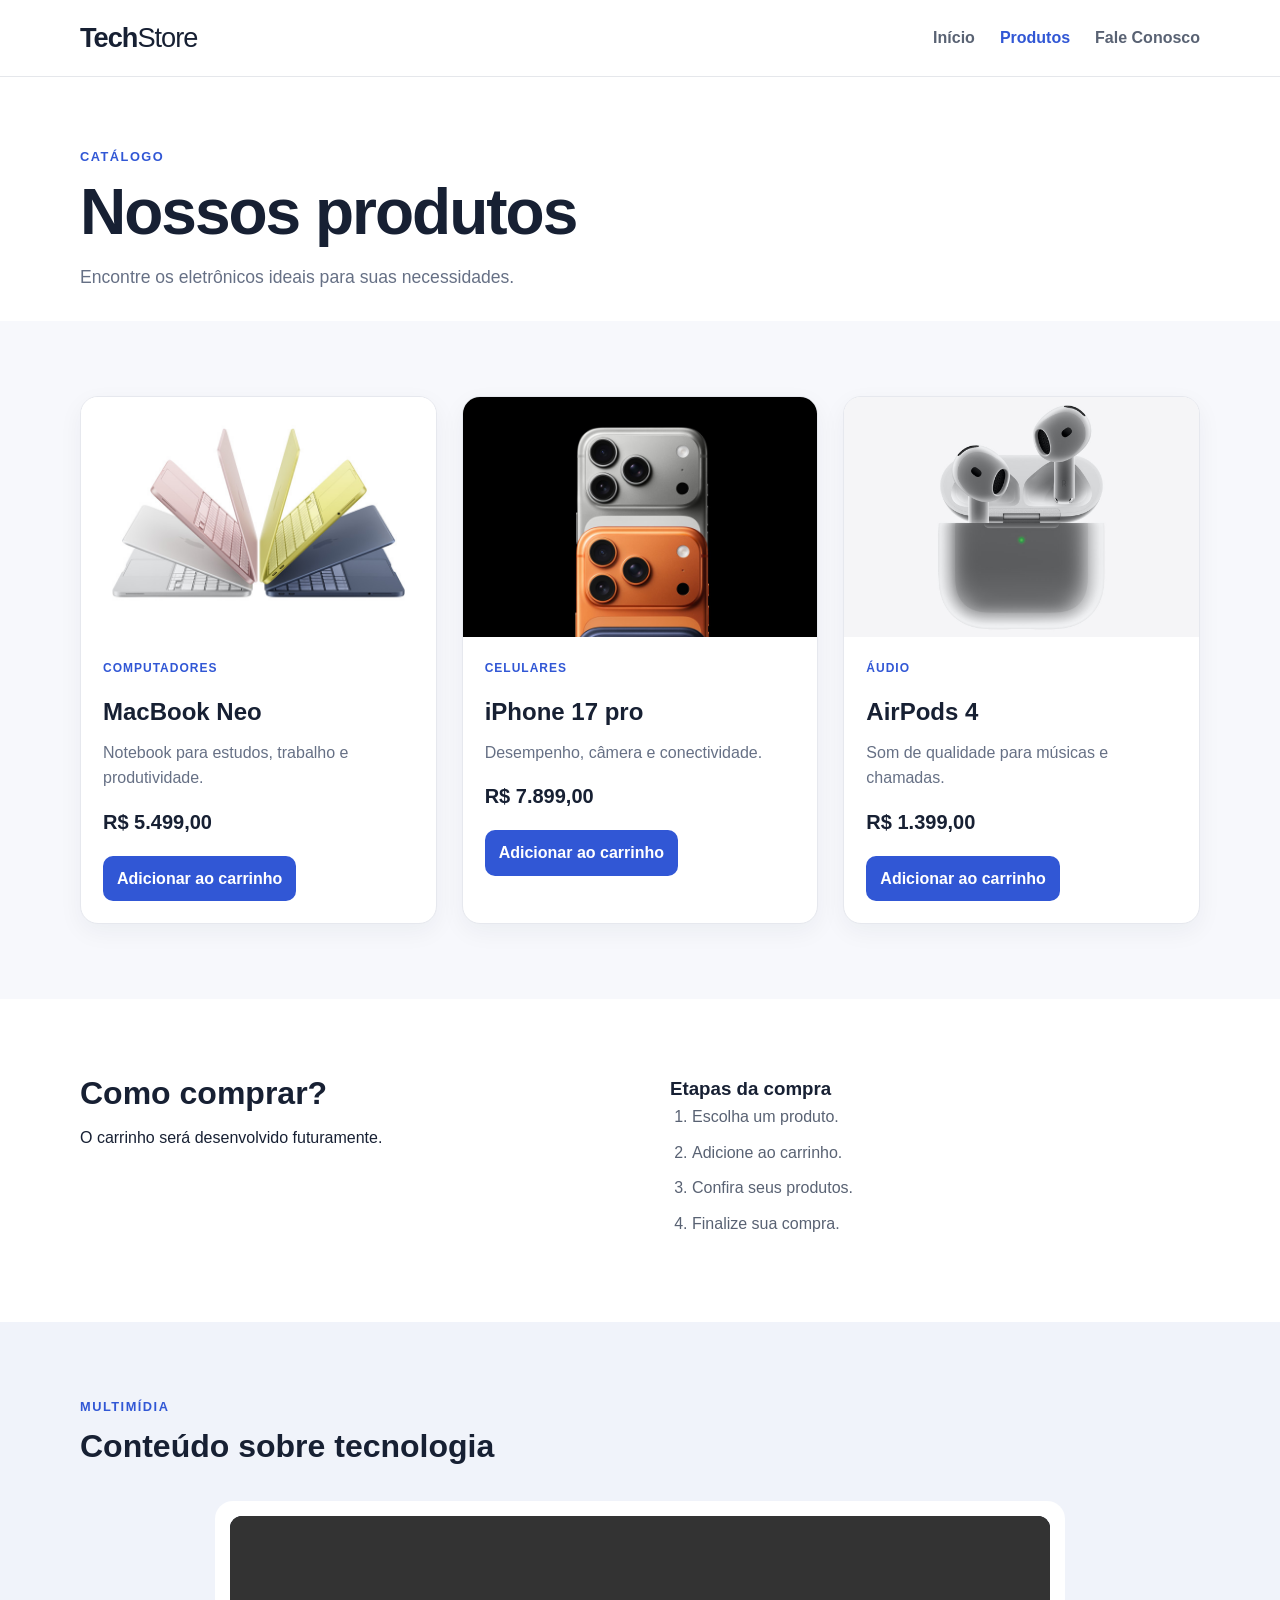
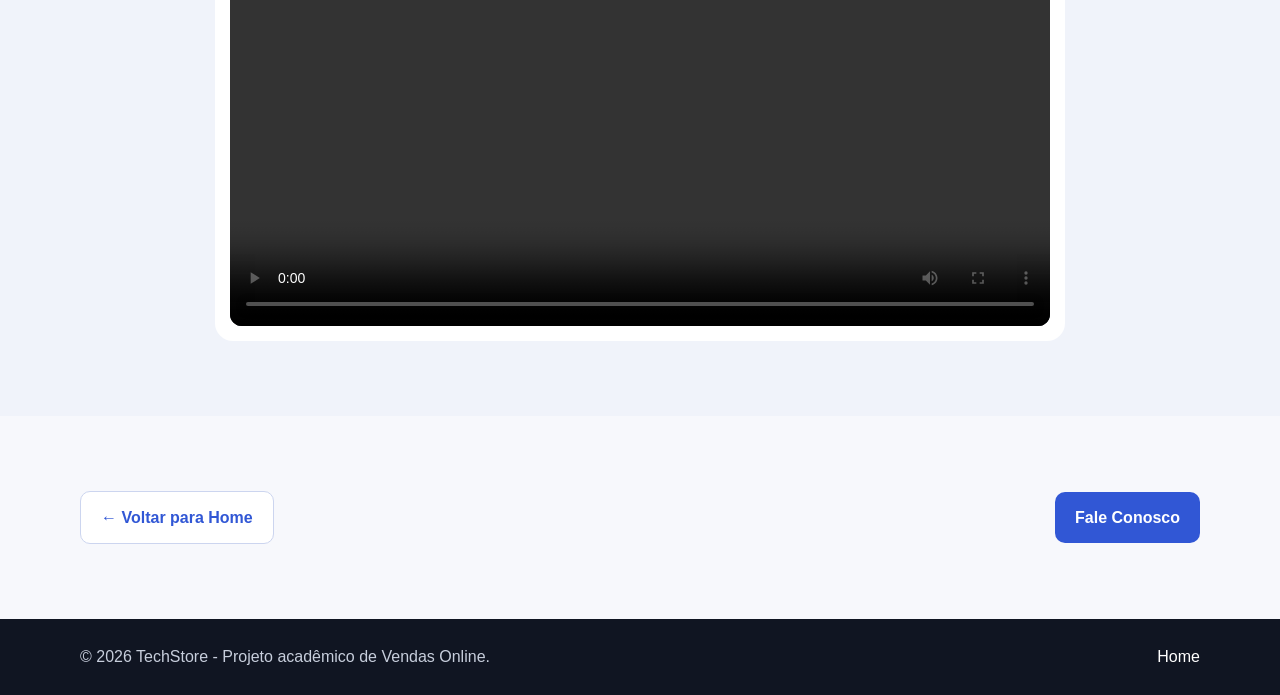
==== produtos.html @ 8d829671 "subindo o projeto" ====
<!DOCTYPE html>
<html lang="pt-BR">

<head>

    <meta charset="UTF-8">

    <meta
        name="viewport"
        content="width=device-width, initial-scale=1.0"
    >

    <meta
        name="description"
        content="Catálogo de produtos eletrônicos da TechStore."
    >

    <title>TechStore | Produtos</title>

    <link
        rel="stylesheet"
        href="css/style.css"
    >

</head>


<body>


    <!-- CABEÇALHO -->

    <header class="header">

        <div class="container header-content">


            <a
                href="index.html"
                class="logo"
            >
                Tech<span>Store</span>
            </a>


            <!-- MENU -->

            <nav aria-label="Navegação principal">

                <ul class="menu">

                    <li>
                        <a href="index.html">
                            Início
                        </a>
                    </li>

                    <li>
                        <a
                            href="produtos.html"
                            class="active"
                        >
                            Produtos
                        </a>
                    </li>

                    <li>
                        <a href="index.html#contato">
                            Fale Conosco
                        </a>
                    </li>

                </ul>

            </nav>

        </div>

    </header>


    <main>


        <!-- TÍTULO DA PÁGINA -->

        <section class="page-title">

            <div class="container">

                <p class="tag">
                    CATÁLOGO
                </p>

                <h1>
                    Nossos produtos
                </h1>

                <p>
                    Encontre os eletrônicos ideais
                    para suas necessidades.
                </p>

            </div>

        </section>


        <!-- PRODUTOS -->

        <section class="section">

            <div class="container">

                <div class="products-grid">


                    <!-- NOTEBOOK -->

                    <article class="product-card">

                        <img
                            src="imagens/notebook.jpg"
                            alt="Notebook Pro"
                        >

                        <div class="product-content">

                            <p class="category">
                                COMPUTADORES
                            </p>

                            <h2>
                                MacBook Neo
                            </h2>

                            <p>
                                Notebook para estudos,
                                trabalho e produtividade.
                            </p>

                            <strong>
                                R$ 5.499,00
                            </strong>

                            <a
                                href="#"
                                class="button-small"
                            >
                                Adicionar ao carrinho
                            </a>

                        </div>

                    </article>


                    <!-- SMARTPHONE -->

                    <article class="product-card">

                        <img
                            src="imagens/smartphone.jpg"
                            alt="Smartphone X"
                        >

                        <div class="product-content">

                            <p class="category">
                                CELULARES
                            </p>

                            <h2>
                                iPhone 17 pro
                            </h2>

                            <p>
                                Desempenho, câmera e
                                conectividade.
                            </p>

                            <strong>
                                R$ 7.899,00
                            </strong>

                            <a
                                href="#"
                                class="button-small"
                            >
                                Adicionar ao carrinho
                            </a>

                        </div>

                    </article>


                    <!-- FONE -->

                    <article class="product-card">

                        <img
                            src="imagens/fone.jpg"
                            alt="Fone Sound"
                        >

                        <div class="product-content">

                            <p class="category">
                                ÁUDIO
                            </p>

                            <h2>
                                AirPods 4
                            </h2>

                            <p>
                                Som de qualidade para
                                músicas e chamadas.
                            </p>

                            <strong>
                                R$ 1.399,00
                            </strong>

                            <a
                                href="#"
                                class="button-small"
                            >
                                Adicionar ao carrinho
                            </a>

                        </div>

                    </article>

                </div>

            </div>

        </section>


        <!-- LISTA ORDENADA -->

        <section class="section benefits">

            <div class="container two-columns">


                <div>

                    <h2>
                        Como comprar?
                    </h2>

                    <p>
                        O carrinho será desenvolvido
                        futuramente.
                    </p>

                </div>


                <div>

                    <h3>
                        Etapas da compra
                    </h3>

                    <ol class="list">

                        <li>
                            Escolha um produto.
                        </li>

                        <li>
                            Adicione ao carrinho.
                        </li>

                        <li>
                            Confira seus produtos.
                        </li>

                        <li>
                            Finalize sua compra.
                        </li>

                    </ol>

                </div>

            </div>

        </section>


        <!-- VÍDEO -->

        <section class="section video-section">

            <div class="container">

                <div class="section-title">

                    <p class="tag">
                        MULTIMÍDIA
                    </p>

                    <h2>
                        Conteúdo sobre tecnologia
                    </h2>

                </div>


                <div class="video-container">

                    <video controls>

                        <source
                            src="videos/video-tecnologia.mp4"
                            type="video/mp4"
                        >

                        Seu navegador não suporta
                        a reprodução de vídeo.

                    </video>

                </div>

            </div>

        </section>


        <!-- NAVEGAÇÃO -->

        <section class="section">

            <div class="container navigation">


                <a
                    href="index.html"
                    class="button button-secondary"
                >
                    ← Voltar para Home
                </a>


                <a
                    href="index.html#contato"
                    class="button button-primary"
                >
                    Fale Conosco
                </a>

            </div>

        </section>


    </main>


    <!-- RODAPÉ -->

    <footer class="footer">

        <div class="container footer-content">

            <p>
                &copy; 2026 TechStore -
                Projeto acadêmico de Vendas Online.
            </p>

            <a href="index.html">
                Home
            </a>

        </div>

    </footer>


</body>

</html>
---- css/style.css ----
/* =========================================
   TECHSTORE
   VENDAS ONLINE
   CSS PRINCIPAL
   ========================================= */


/* ---------- RESET ---------- */

* {
    margin: 0;
    padding: 0;
    box-sizing: border-box;
}


/* ---------- CONFIGURAÇÕES GERAIS ---------- */

html {
    scroll-behavior: smooth;
}

body {
    font-family: Arial, Helvetica, sans-serif;
    color: #172033;
    background-color: #f7f8fc;
    line-height: 1.6;
}

img {
    max-width: 100%;
    display: block;
}

a {
    color: inherit;
}


/* ---------- CONTAINER ---------- */

.container {
    width: min(1120px, 92%);
    margin: 0 auto;
}


/* =========================================
   CABEÇALHO
   ========================================= */

.header {
    background-color: #ffffff;
    border-bottom: 1px solid #e5e7eb;

    position: sticky;
    top: 0;

    z-index: 100;
}

.header-content {
    min-height: 76px;

    display: flex;
    align-items: center;
    justify-content: space-between;

    gap: 30px;
}


/* ---------- LOGO ---------- */

.logo {
    text-decoration: none;

    font-size: 1.7rem;
    font-weight: 800;

    letter-spacing: -1px;
}

.logo span {
    font-weight: 400;
}


/* ---------- MENU ---------- */

.menu {
    list-style: none;

    display: flex;

    gap: 25px;
}

.menu a {
    text-decoration: none;

    color: #596273;

    font-weight: 600;

    transition: 0.2s;
}

.menu a:hover,
.menu a.active {
    color: #3157d5;
}


/* =========================================
   BANNER PRINCIPAL
   ========================================= */

.hero {
    padding: 80px 0;

    background:
        linear-gradient(
            135deg,
            #eef3ff,
            #ffffff
        );
}

.hero-content {
    display: grid;

    grid-template-columns:
        1.1fr
        0.9fr;

    align-items: center;

    gap: 60px;
}

.hero-text h1 {
    font-size: clamp(
        2.5rem,
        5vw,
        4.5rem
    );

    line-height: 1.05;

    letter-spacing: -2px;

    margin-bottom: 25px;
}

.hero-text > p:not(.tag) {
    color: #596273;

    font-size: 1.15rem;

    max-width: 600px;
}


/* ---------- IMAGEM PRINCIPAL ---------- */

.hero-image {
    background-color: #ffffff;

    padding: 25px;

    border-radius: 24px;

    box-shadow:
        0 20px 50px
        rgba(23, 32, 51, 0.10);
}

.hero-image img {
    width: 100%;

    border-radius: 15px;
}


/* =========================================
   TAGS
   ========================================= */

.tag {
    color: #3157d5;

    font-size: 0.8rem;

    font-weight: 800;

    letter-spacing: 1.5px;

    margin-bottom: 10px;
}


/* =========================================
   BOTÕES
   ========================================= */

.buttons {
    display: flex;

    flex-wrap: wrap;

    gap: 12px;

    margin-top: 30px;
}

.button,
.button-small {
    display: inline-block;

    text-decoration: none;

    font-weight: 700;

    border-radius: 10px;

    transition: 0.2s;
}

.button {
    padding: 13px 20px;
}

.button:hover,
.button-small:hover {
    transform: translateY(-2px);

    opacity: 0.9;
}

.button-primary {
    background-color: #3157d5;

    color: #ffffff;
}

.button-secondary {
    background-color: #ffffff;

    color: #3157d5;

    border: 1px solid #ccd5ef;
}


/* =========================================
   SEÇÕES
   ========================================= */

.section {
    padding: 75px 0;
}

.section-title {
    margin-bottom: 35px;
}

.section-title h2,
.two-columns h2,
.contact-section h2 {
    font-size: 2rem;

    line-height: 1.2;

    margin-bottom: 12px;
}

.section-title p:not(.tag) {
    color: #667085;
}


/* =========================================
   PRODUTOS
   ========================================= */

.products-grid {
    display: grid;

    grid-template-columns:
        repeat(3, 1fr);

    gap: 25px;
}

.product-card {
    background-color: #ffffff;

    border:
        1px solid
        #e6e8ee;

    border-radius: 18px;

    overflow: hidden;

    box-shadow:
        0 8px 24px
        rgba(23, 32, 51, 0.05);

    transition: 0.2s;
}

.product-card:hover {
    transform: translateY(-5px);

    box-shadow:
        0 15px 30px
        rgba(23, 32, 51, 0.10);
}

.product-card > img {
    width: 100%;

    height: 240px;

    object-fit: cover;

    background-color: #eef1f7;
}

.product-content {
    padding: 22px;
}

.product-content h2,
.product-content h3 {
    margin-bottom: 8px;
}

.product-content p {
    color: #667085;

    margin-bottom: 15px;
}

.product-content strong {
    display: block;

    font-size: 1.25rem;

    margin-bottom: 18px;
}

.product-content a:not(.button-small) {
    color: #3157d5;

    text-decoration: none;

    font-weight: 700;
}

.category {
    color: #3157d5 !important;

    font-size: 0.75rem;

    font-weight: 800;

    letter-spacing: 1px;
}

.button-small {
    background-color: #3157d5;

    color: #ffffff;

    padding: 10px 14px;
}


/* =========================================
   BENEFÍCIOS
   ========================================= */

.benefits {
    background-color: #ffffff;
}

.two-columns {
    display: grid;

    grid-template-columns:
        1fr 1fr;

    gap: 60px;
}

.list {
    padding-left: 22px;

    color: #596273;
}

.list li {
    margin-bottom: 10px;
}


/* =========================================
   VÍDEO
   ========================================= */

.video-section {
    background-color: #f0f3fa;
}

.video-container {
    max-width: 850px;

    margin: 0 auto;

    background-color: #ffffff;

    padding: 15px;

    border-radius: 18px;
}

.video-container video {
    width: 100%;

    display: block;

    border-radius: 12px;

    background-color: #111827;
}


/* =========================================
   TÍTULO DA PÁGINA DE PRODUTOS
   ========================================= */

.page-title {
    padding: 70px 0 30px;

    background-color: #ffffff;
}

.page-title h1 {
    font-size: clamp(
        2.5rem,
        5vw,
        4rem
    );

    line-height: 1.1;

    letter-spacing: -2px;

    margin-bottom: 15px;
}

.page-title p:last-child {
    color: #667085;

    font-size: 1.1rem;

    max-width: 700px;
}


/* =========================================
   CONTATO
   ========================================= */

.contact-section {
    background-color: #172033;

    color: #ffffff;
}

.contact-section .tag {
    color: #aebeff;
}

.contact-section p {
    color: #c7cedc;
}

.contact-content {
    display: flex;

    align-items: center;

    justify-content: space-between;

    gap: 30px;
}


/* =========================================
   NAVEGAÇÃO
   ========================================= */

.navigation {
    display: flex;

    align-items: center;

    justify-content: space-between;

    gap: 15px;
}


/* =========================================
   RODAPÉ
   ========================================= */

.footer {
    background-color: #101522;

    color: #c7cedc;

    padding: 25px 0;
}

.footer-content {
    display: flex;

    align-items: center;

    justify-content: space-between;

    gap: 20px;
}

.footer a {
    color: #ffffff;

    text-decoration: none;
}


/* =========================================
   RESPONSIVIDADE
   ========================================= */

@media (max-width: 800px) {

    .header-content {
        flex-direction: column;

        align-items: flex-start;

        padding: 18px 0;
    }

    .menu {
        flex-wrap: wrap;

        gap: 15px;
    }

    .hero-content,
    .two-columns {
        grid-template-columns: 1fr;
    }

    .products-grid {
        grid-template-columns: 1fr;
    }

    .hero {
        padding: 55px 0;
    }

    .section {
        padding: 55px 0;
    }

    .contact-content,
    .footer-content,
    .navigation {
        flex-direction: column;

        align-items: flex-start;
    }
}
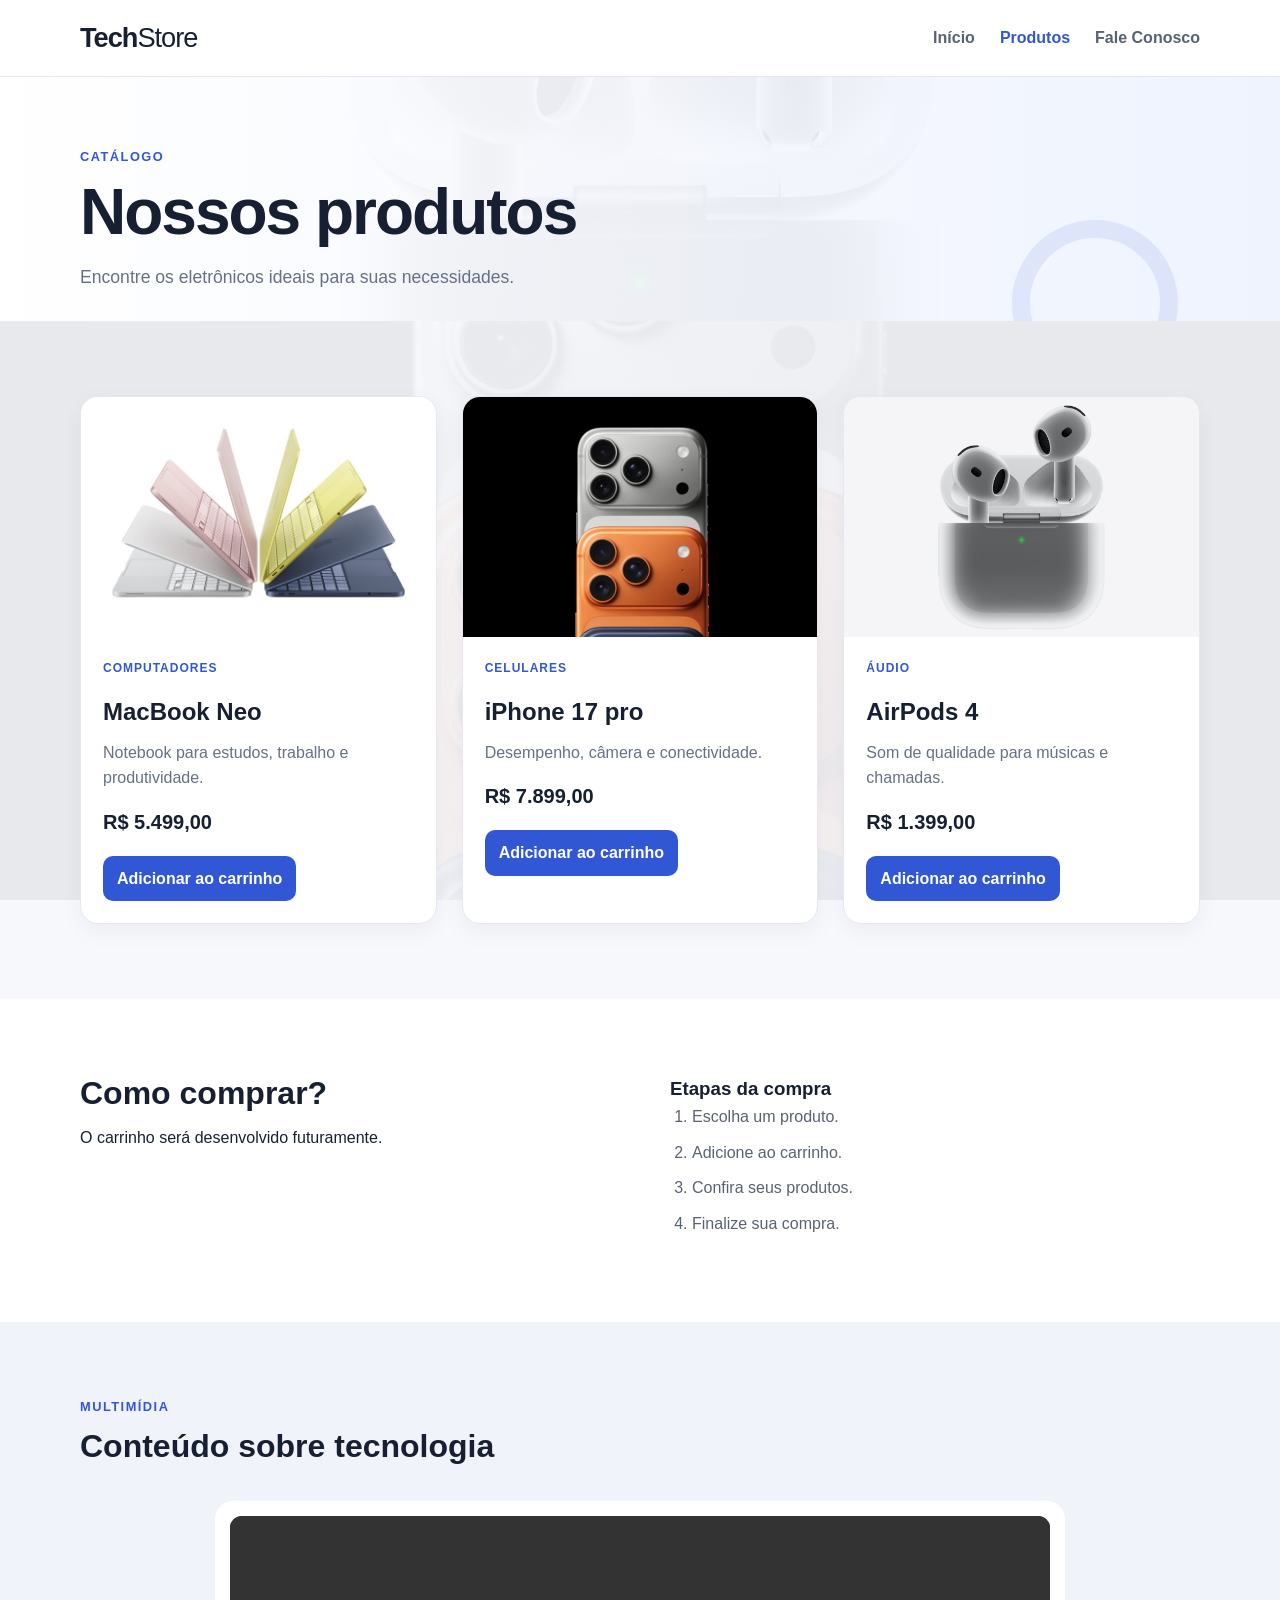
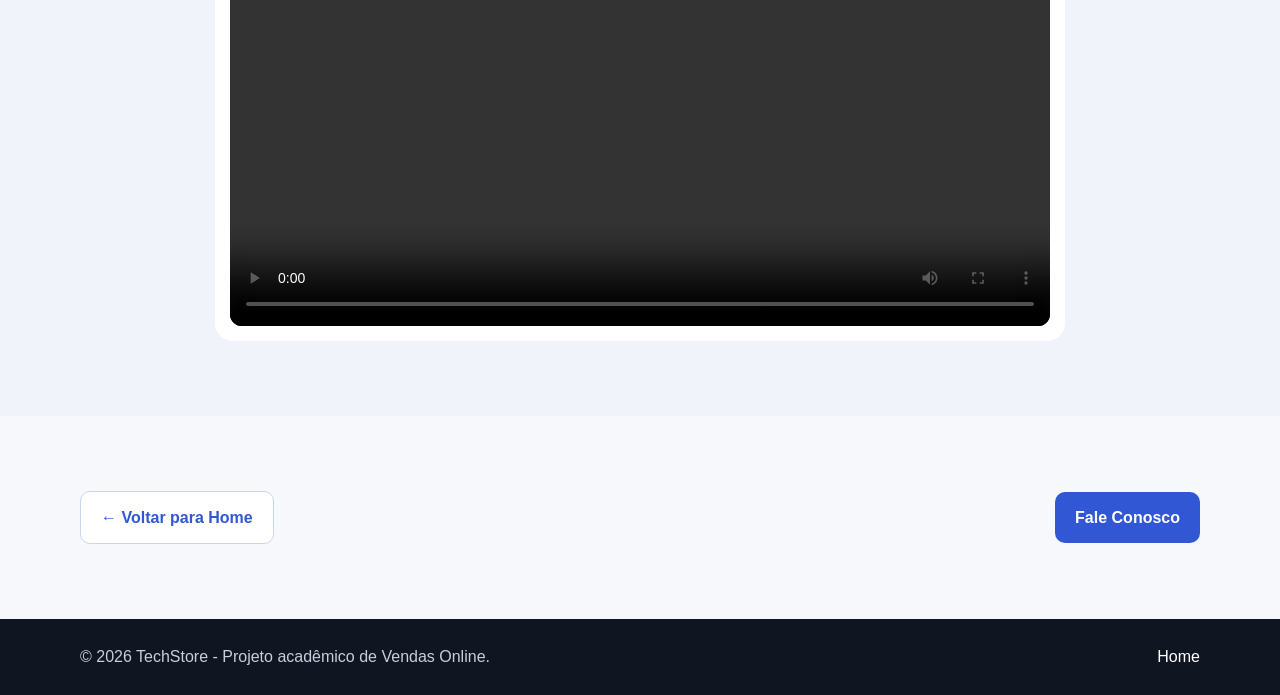
==== commit 99395b45: "feat: adiciona position e backgound com imagem nas 3 paginas" ====
--- a/produtos.html
+++ b/produtos.html
@@ -1,390 +1,191 @@
-<!DOCTYPE html>
+<!doctype html>
 <html lang="pt-BR">
+  <head>
+    <meta charset="UTF-8" />
 
-<head>
-
-    <meta charset="UTF-8">
+    <meta name="viewport" content="width=device-width, initial-scale=1.0" />
 
     <meta
-        name="viewport"
-        content="width=device-width, initial-scale=1.0"
-    >
-
-    <meta
-        name="description"
-        content="Catálogo de produtos eletrônicos da TechStore."
-    >
+      name="description"
+      content="Catálogo de produtos eletrônicos da TechStore."
+    />
 
     <title>TechStore | Produtos</title>
 
-    <link
-        rel="stylesheet"
-        href="css/style.css"
-    >
+    <link rel="stylesheet" href="css/style.css" />
+  </head>
 
-</head>
-
-
-<body>
-
-
+  <body>
     <!-- CABEÇALHO -->
 
     <header class="header">
+      <div class="container header-content">
+        <a href="index.html" class="logo"> Tech<span>Store</span> </a>
 
-        <div class="container header-content">
+        <!-- MENU -->
 
+        <nav aria-label="Navegação principal">
+          <ul class="menu">
+            <li>
+              <a href="index.html"> Início </a>
+            </li>
 
-            <a
-                href="index.html"
-                class="logo"
-            >
-                Tech<span>Store</span>
-            </a>
+            <li>
+              <a href="produtos.html" class="active"> Produtos </a>
+            </li>
 
-
-            <!-- MENU -->
-
-            <nav aria-label="Navegação principal">
-
-                <ul class="menu">
-
-                    <li>
-                        <a href="index.html">
-                            Início
-                        </a>
-                    </li>
-
-                    <li>
-                        <a
-                            href="produtos.html"
-                            class="active"
-                        >
-                            Produtos
-                        </a>
-                    </li>
-
-                    <li>
-                        <a href="index.html#contato">
-                            Fale Conosco
-                        </a>
-                    </li>
-
-                </ul>
-
-            </nav>
-
-        </div>
-
+            <li>
+              <a href="contato.html"> Fale Conosco </a>
+            </li>
+          </ul>
+        </nav>
+      </div>
     </header>
 
+    <main>
+      <!-- TÍTULO DA PÁGINA -->
 
-    <main>
+      <section class="page-title">
+        <div class="container">
+          <p class="tag">CATÁLOGO</p>
 
+          <h1>Nossos produtos</h1>
 
-        <!-- TÍTULO DA PÁGINA -->
+          <p>Encontre os eletrônicos ideais para suas necessidades.</p>
+        </div>
+      </section>
 
-        <section class="page-title">
+      <!-- PRODUTOS -->
 
-            <div class="container">
+      <section class="section">
+        <div class="container">
+          <div class="products-grid">
+            <!-- NOTEBOOK -->
 
-                <p class="tag">
-                    CATÁLOGO
-                </p>
+            <article class="product-card">
+              <img src="imagens/notebook.jpg" alt="Notebook Pro" />
 
-                <h1>
-                    Nossos produtos
-                </h1>
+              <div class="product-content">
+                <p class="category">COMPUTADORES</p>
 
-                <p>
-                    Encontre os eletrônicos ideais
-                    para suas necessidades.
-                </p>
+                <h2>MacBook Neo</h2>
 
-            </div>
+                <p>Notebook para estudos, trabalho e produtividade.</p>
 
-        </section>
+                <strong> R$ 5.499,00 </strong>
 
+                <a href="#" class="button-small"> Adicionar ao carrinho </a>
+              </div>
+            </article>
 
-        <!-- PRODUTOS -->
+            <!-- SMARTPHONE -->
 
-        <section class="section">
+            <article class="product-card">
+              <img src="imagens/smartphone.jpg" alt="Smartphone X" />
 
-            <div class="container">
+              <div class="product-content">
+                <p class="category">CELULARES</p>
 
-                <div class="products-grid">
+                <h2>iPhone 17 pro</h2>
 
+                <p>Desempenho, câmera e conectividade.</p>
 
-                    <!-- NOTEBOOK -->
+                <strong> R$ 7.899,00 </strong>
 
-                    <article class="product-card">
+                <a href="#" class="button-small"> Adicionar ao carrinho </a>
+              </div>
+            </article>
 
-                        <img
-                            src="imagens/notebook.jpg"
-                            alt="Notebook Pro"
-                        >
+            <!-- FONE -->
 
-                        <div class="product-content">
+            <article class="product-card">
+              <img src="imagens/fone.jpg" alt="Fone Sound" />
 
-                            <p class="category">
-                                COMPUTADORES
-                            </p>
+              <div class="product-content">
+                <p class="category">ÁUDIO</p>
 
-                            <h2>
-                                MacBook Neo
-                            </h2>
+                <h2>AirPods 4</h2>
 
-                            <p>
-                                Notebook para estudos,
-                                trabalho e produtividade.
-                            </p>
+                <p>Som de qualidade para músicas e chamadas.</p>
 
-                            <strong>
-                                R$ 5.499,00
-                            </strong>
+                <strong> R$ 1.399,00 </strong>
 
-                            <a
-                                href="#"
-                                class="button-small"
-                            >
-                                Adicionar ao carrinho
-                            </a>
+                <a href="#" class="button-small"> Adicionar ao carrinho </a>
+              </div>
+            </article>
+          </div>
+        </div>
+      </section>
 
-                        </div>
+      <!-- LISTA ORDENADA -->
 
-                    </article>
+      <section class="section benefits">
+        <div class="container two-columns">
+          <div>
+            <h2>Como comprar?</h2>
 
+            <p>O carrinho será desenvolvido futuramente.</p>
+          </div>
 
-                    <!-- SMARTPHONE -->
+          <div>
+            <h3>Etapas da compra</h3>
 
-                    <article class="product-card">
+            <ol class="list">
+              <li>Escolha um produto.</li>
 
-                        <img
-                            src="imagens/smartphone.jpg"
-                            alt="Smartphone X"
-                        >
+              <li>Adicione ao carrinho.</li>
 
-                        <div class="product-content">
+              <li>Confira seus produtos.</li>
 
-                            <p class="category">
-                                CELULARES
-                            </p>
+              <li>Finalize sua compra.</li>
+            </ol>
+          </div>
+        </div>
+      </section>
 
-                            <h2>
-                                iPhone 17 pro
-                            </h2>
+      <!-- VÍDEO -->
 
-                            <p>
-                                Desempenho, câmera e
-                                conectividade.
-                            </p>
+      <section class="section video-section">
+        <div class="container">
+          <div class="section-title">
+            <p class="tag">MULTIMÍDIA</p>
 
-                            <strong>
-                                R$ 7.899,00
-                            </strong>
+            <h2>Conteúdo sobre tecnologia</h2>
+          </div>
 
-                            <a
-                                href="#"
-                                class="button-small"
-                            >
-                                Adicionar ao carrinho
-                            </a>
+          <div class="video-container">
+            <video controls>
+              <source src="videos/video-tecnologia.mp4" type="video/mp4" />
 
-                        </div>
+              Seu navegador não suporta a reprodução de vídeo.
+            </video>
+          </div>
+        </div>
+      </section>
 
-                    </article>
+      <!-- NAVEGAÇÃO -->
 
+      <section class="section">
+        <div class="container navigation">
+          <a href="index.html" class="button button-secondary">
+            ← Voltar para Home
+          </a>
 
-                    <!-- FONE -->
-
-                    <article class="product-card">
-
-                        <img
-                            src="imagens/fone.jpg"
-                            alt="Fone Sound"
-                        >
-
-                        <div class="product-content">
-
-                            <p class="category">
-                                ÁUDIO
-                            </p>
-
-                            <h2>
-                                AirPods 4
-                            </h2>
-
-                            <p>
-                                Som de qualidade para
-                                músicas e chamadas.
-                            </p>
-
-                            <strong>
-                                R$ 1.399,00
-                            </strong>
-
-                            <a
-                                href="#"
-                                class="button-small"
-                            >
-                                Adicionar ao carrinho
-                            </a>
-
-                        </div>
-
-                    </article>
-
-                </div>
-
-            </div>
-
-        </section>
-
-
-        <!-- LISTA ORDENADA -->
-
-        <section class="section benefits">
-
-            <div class="container two-columns">
-
-
-                <div>
-
-                    <h2>
-                        Como comprar?
-                    </h2>
-
-                    <p>
-                        O carrinho será desenvolvido
-                        futuramente.
-                    </p>
-
-                </div>
-
-
-                <div>
-
-                    <h3>
-                        Etapas da compra
-                    </h3>
-
-                    <ol class="list">
-
-                        <li>
-                            Escolha um produto.
-                        </li>
-
-                        <li>
-                            Adicione ao carrinho.
-                        </li>
-
-                        <li>
-                            Confira seus produtos.
-                        </li>
-
-                        <li>
-                            Finalize sua compra.
-                        </li>
-
-                    </ol>
-
-                </div>
-
-            </div>
-
-        </section>
-
-
-        <!-- VÍDEO -->
-
-        <section class="section video-section">
-
-            <div class="container">
-
-                <div class="section-title">
-
-                    <p class="tag">
-                        MULTIMÍDIA
-                    </p>
-
-                    <h2>
-                        Conteúdo sobre tecnologia
-                    </h2>
-
-                </div>
-
-
-                <div class="video-container">
-
-                    <video controls>
-
-                        <source
-                            src="videos/video-tecnologia.mp4"
-                            type="video/mp4"
-                        >
-
-                        Seu navegador não suporta
-                        a reprodução de vídeo.
-
-                    </video>
-
-                </div>
-
-            </div>
-
-        </section>
-
-
-        <!-- NAVEGAÇÃO -->
-
-        <section class="section">
-
-            <div class="container navigation">
-
-
-                <a
-                    href="index.html"
-                    class="button button-secondary"
-                >
-                    ← Voltar para Home
-                </a>
-
-
-                <a
-                    href="index.html#contato"
-                    class="button button-primary"
-                >
-                    Fale Conosco
-                </a>
-
-            </div>
-
-        </section>
-
-
+          <a href="contato.html" class="button button-primary">
+            Fale Conosco
+          </a>
+        </div>
+      </section>
     </main>
-
 
     <!-- RODAPÉ -->
 
     <footer class="footer">
+      <div class="container footer-content">
+        <p>&copy; 2026 TechStore - Projeto acadêmico de Vendas Online.</p>
 
-        <div class="container footer-content">
-
-            <p>
-                &copy; 2026 TechStore -
-                Projeto acadêmico de Vendas Online.
-            </p>
-
-            <a href="index.html">
-                Home
-            </a>
-
-        </div>
-
+        <a href="index.html"> Home </a>
+      </div>
     </footer>
-
-
-</body>
-
-</html>+  </body>
+</html>
--- a/css/style.css
+++ b/css/style.css
@@ -23,7 +23,12 @@
 body {
     font-family: Arial, Helvetica, sans-serif;
     color: #172033;
-    background-color: #f7f8fc;
+    background:
+        linear-gradient(
+            rgba(247, 248, 252, 0.94),
+            rgba(247, 248, 252, 0.94)
+        ),
+        url("../imagens/smartphone.jpg") center / cover fixed;
     line-height: 1.6;
 }
 
@@ -119,12 +124,38 @@
 .hero {
     padding: 80px 0;
 
+    position: relative;
+
+    overflow: hidden;
+
     background:
         linear-gradient(
             135deg,
-            #eef3ff,
-            #ffffff
-        );
+            rgba(238, 243, 255, 0.96),
+            rgba(255, 255, 255, 0.92)
+        ),
+        url("../imagens/notebook.jpg") center / cover;
+}
+
+.hero::before {
+    content: "";
+
+    position: absolute;
+
+    width: 180px;
+    height: 180px;
+
+    right: 4%;
+    bottom: -90px;
+
+    border-radius: 50%;
+
+    background-color: rgba(49, 87, 213, 0.12);
+}
+
+.hero-content {
+    position: relative;
+    z-index: 1;
 }
 
 .hero-content {
@@ -167,6 +198,8 @@
 .hero-image {
     background-color: #ffffff;
 
+    position: relative;
+
     padding: 25px;
 
     border-radius: 24px;
@@ -174,6 +207,27 @@
     box-shadow:
         0 20px 50px
         rgba(23, 32, 51, 0.10);
+}
+
+.hero-image::after {
+    content: "EM DESTAQUE";
+
+    position: absolute;
+
+    top: 12px;
+    right: 12px;
+
+    padding: 5px 9px;
+
+    border-radius: 6px;
+
+    background-color: #3157d5;
+
+    color: #ffffff;
+
+    font-size: 0.7rem;
+    font-weight: 800;
+    letter-spacing: 0.8px;
 }
 
 .hero-image img {
@@ -296,6 +350,8 @@
 .product-card {
     background-color: #ffffff;
 
+    position: relative;
+
     border:
         1px solid
         #e6e8ee;
@@ -445,7 +501,38 @@
 .page-title {
     padding: 70px 0 30px;
 
-    background-color: #ffffff;
+    position: relative;
+
+    overflow: hidden;
+
+    background:
+        linear-gradient(
+            90deg,
+            rgba(255, 255, 255, 0.97),
+            rgba(238, 243, 255, 0.90)
+        ),
+        url("../imagens/fone.jpg") center / cover;
+}
+
+.page-title::after {
+    content: "";
+
+    position: absolute;
+
+    width: 130px;
+    height: 130px;
+
+    right: 8%;
+    bottom: -65px;
+
+    border: 18px solid rgba(49, 87, 213, 0.10);
+
+    border-radius: 50%;
+}
+
+.page-title .container {
+    position: relative;
+    z-index: 1;
 }
 
 .page-title h1 {
@@ -588,4 +675,185 @@
 
         align-items: flex-start;
     }
+}
+/* =========================================
+   FORMULÁRIO DE CONTATO
+   ========================================= */
+
+.contact-form-section {
+    background-color: #f7f8fc;
+}
+
+.form-container {
+    max-width: 900px;
+}
+
+.contact-form {
+    background-color: #ffffff;
+
+    position: relative;
+
+    padding: 35px;
+
+    border-radius: 18px;
+
+    box-shadow:
+        0 10px 30px
+        rgba(23, 32, 51, 0.08);
+
+    border: 1px solid #e6e8ee;
+}
+
+
+/* ---------- TABELA ---------- */
+
+.contact-form table {
+    width: 100%;
+
+    border-collapse: separate;
+
+    border-spacing: 0 16px;
+}
+
+.contact-form td {
+    vertical-align: top;
+
+    padding: 5px;
+}
+
+
+/* ---------- LABELS ---------- */
+
+.contact-form td:first-child {
+    width: 30%;
+
+    font-weight: 700;
+
+    color: #172033;
+
+    padding-top: 13px;
+}
+
+
+/* ---------- CAMPOS ---------- */
+
+.contact-form input[type="text"],
+.contact-form input[type="email"],
+.contact-form input[type="tel"],
+.contact-form input[type="date"],
+.contact-form input[type="number"],
+.contact-form select,
+.contact-form textarea {
+    width: 100%;
+
+    padding: 12px 14px;
+
+    border:
+        1px solid
+        #d7dce5;
+
+    border-radius: 9px;
+
+    font-family: inherit;
+
+    font-size: 1rem;
+
+    background-color: #ffffff;
+
+    color: #172033;
+
+    outline: none;
+
+    transition: 0.2s;
+}
+
+
+/* ---------- FOCO ---------- */
+
+.contact-form input:focus,
+.contact-form select:focus,
+.contact-form textarea:focus {
+    border-color: #3157d5;
+
+    box-shadow:
+        0 0 0 3px
+        rgba(49, 87, 213, 0.10);
+}
+
+
+/* ---------- TEXTAREA ---------- */
+
+.contact-form textarea {
+    resize: vertical;
+
+    min-height: 140px;
+}
+
+
+/* ---------- RADIO E CHECKBOX ---------- */
+
+.contact-form input[type="radio"],
+.contact-form input[type="checkbox"] {
+    width: auto;
+
+    margin-right: 6px;
+}
+
+.contact-form td label:not(:first-child) {
+    margin-left: 15px;
+}
+
+
+/* ---------- BOTÕES ---------- */
+
+.contact-form button {
+    border: none;
+
+    cursor: pointer;
+
+    font-family: inherit;
+
+    font-size: 1rem;
+
+    margin-right: 8px;
+}
+
+
+/* ---------- RESPONSIVIDADE ---------- */
+
+@media (max-width: 700px) {
+
+    .contact-form {
+        padding: 20px;
+    }
+
+    .contact-form table,
+    .contact-form tbody,
+    .contact-form tr,
+    .contact-form td {
+        display: block;
+
+        width: 100%;
+    }
+
+    .contact-form td:first-child {
+        padding-top: 0;
+
+        padding-bottom: 5px;
+    }
+
+    .contact-form td {
+        padding: 5px 0;
+    }
+
+    .contact-form td label:not(:first-child) {
+        margin-left: 0;
+
+        display: inline-block;
+
+        margin-right: 12px;
+
+        margin-top: 8px;
+    }
+
 }
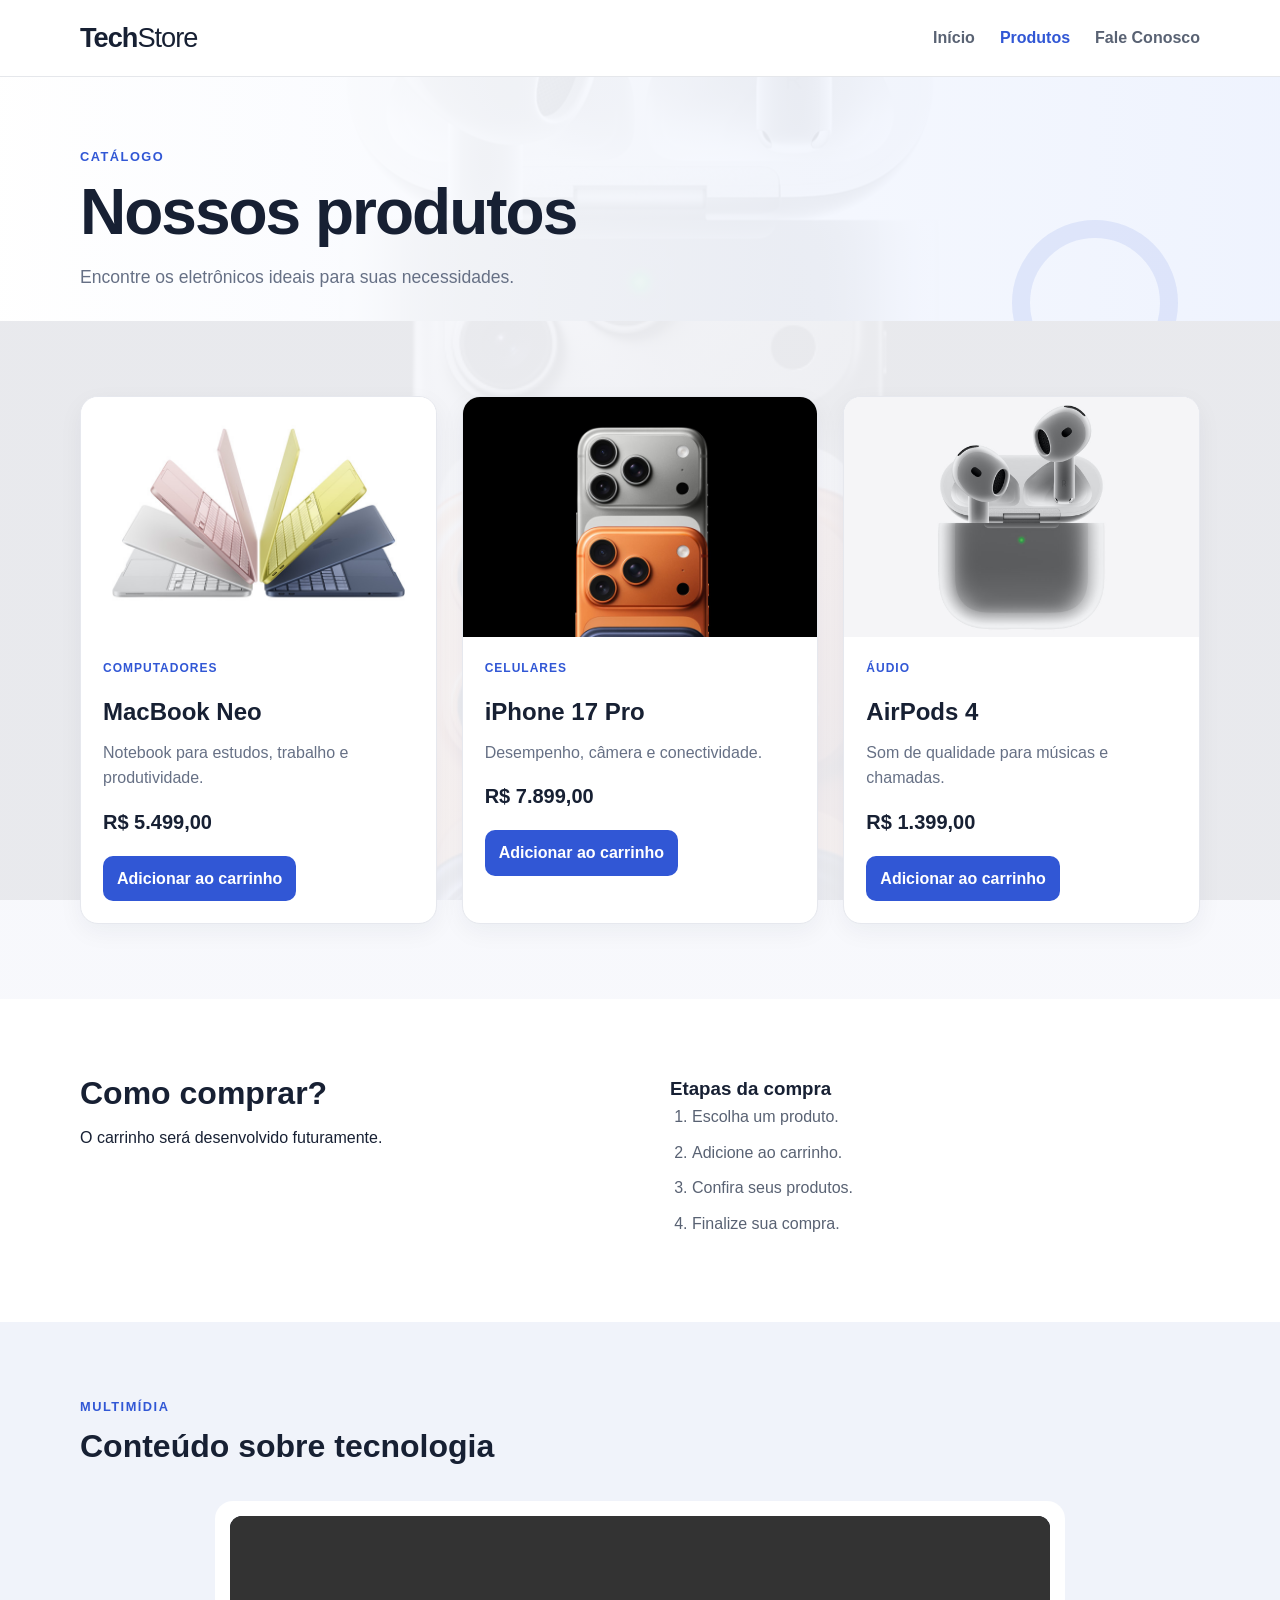
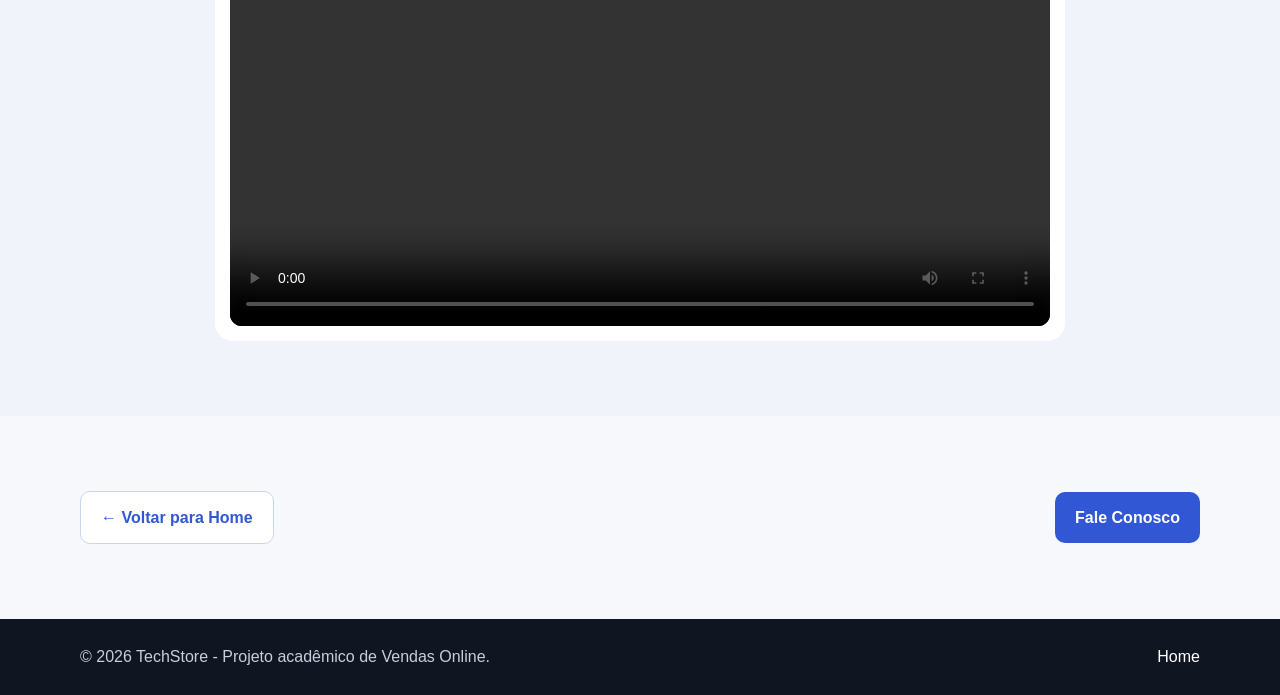
==== commit 4054b603: "Aula 6: dados em JavaScript na homepage" ====
--- a/produtos.html
+++ b/produtos.html
@@ -86,7 +86,7 @@
               <div class="product-content">
                 <p class="category">CELULARES</p>
 
-                <h2>iPhone 17 pro</h2>
+                <h2>iPhone 17 Pro</h2>
 
                 <p>Desempenho, câmera e conectividade.</p>
 
--- a/css/style.css
+++ b/css/style.css
@@ -856,4 +856,167 @@
         margin-top: 8px;
     }
 
+}
+/* =========================================
+   RESPONSIVIDADE - CELULAR (480px)
+   ========================================= */
+
+@media (max-width: 480px) {
+
+    /* ---------- GERAL ---------- */
+
+    body {
+        line-height: 1.5;
+        background-attachment: scroll;
+    }
+
+    .container {
+        width: 90%;
+    }
+
+    /* ---------- CABEÇALHO ---------- */
+
+    .header {
+        position: static;
+    }
+
+    .header-content {
+        min-height: auto;
+        align-items: center;
+        text-align: center;
+        gap: 10px;
+        padding: 14px 0;
+    }
+
+    .logo {
+        font-size: 1.4rem;
+    }
+
+    .menu {
+        justify-content: center;
+        gap: 10px 18px;
+    }
+
+    .menu a {
+        font-size: 0.95rem;
+    }
+
+    /* ---------- BANNER PRINCIPAL ---------- */
+
+    .hero {
+        padding: 40px 0;
+    }
+
+    .hero-content {
+        gap: 30px;
+    }
+
+    .hero-text {
+        text-align: center;
+    }
+
+    .hero-text h1 {
+        font-size: 2.1rem;
+        letter-spacing: -1px;
+        margin-bottom: 15px;
+    }
+
+    .hero-text > p:not(.tag) {
+        font-size: 1rem;
+        margin: 0 auto;
+    }
+
+    .hero-image {
+        padding: 15px;
+        border-radius: 16px;
+    }
+
+    /* ---------- BOTÕES ---------- */
+
+    .buttons {
+        flex-direction: column;
+        margin-top: 22px;
+    }
+
+    .button,
+    .button-small {
+        width: 100%;
+        text-align: center;
+    }
+
+    /* ---------- SEÇÕES ---------- */
+
+    .section {
+        padding: 40px 0;
+    }
+
+    .section-title {
+        margin-bottom: 25px;
+    }
+
+    .section-title h2,
+    .two-columns h2,
+    .contact-section h2 {
+        font-size: 1.5rem;
+    }
+
+    /* ---------- PRODUTOS ---------- */
+
+    .products-grid {
+        grid-template-columns: 1fr;
+        gap: 18px;
+    }
+
+    .product-card > img {
+        height: 200px;
+    }
+
+    .product-content {
+        padding: 18px;
+    }
+
+    /* ---------- BENEFÍCIOS ---------- */
+
+    .two-columns {
+        gap: 25px;
+    }
+
+    /* ---------- VÍDEO ---------- */
+
+    .video-container {
+        padding: 8px;
+        border-radius: 12px;
+    }
+
+    /* ---------- CONTATO ---------- */
+
+    .contact-content {
+        align-items: stretch;
+        text-align: center;
+        gap: 20px;
+    }
+
+    .contact-content > a {
+        display: block;
+        width: 100%;
+        text-align: center;
+        padding: 13px 20px;
+        border-radius: 10px;
+        background-color: #3157d5;
+        color: #ffffff;
+        font-weight: 700;
+        text-decoration: none;
+    }
+
+    .contact-section p {
+        margin-bottom: 10px;
+    }
+
+    /* ---------- RODAPÉ ---------- */
+
+    .footer-content {
+        align-items: center;
+        text-align: center;
+        gap: 10px;
+    }
 }
